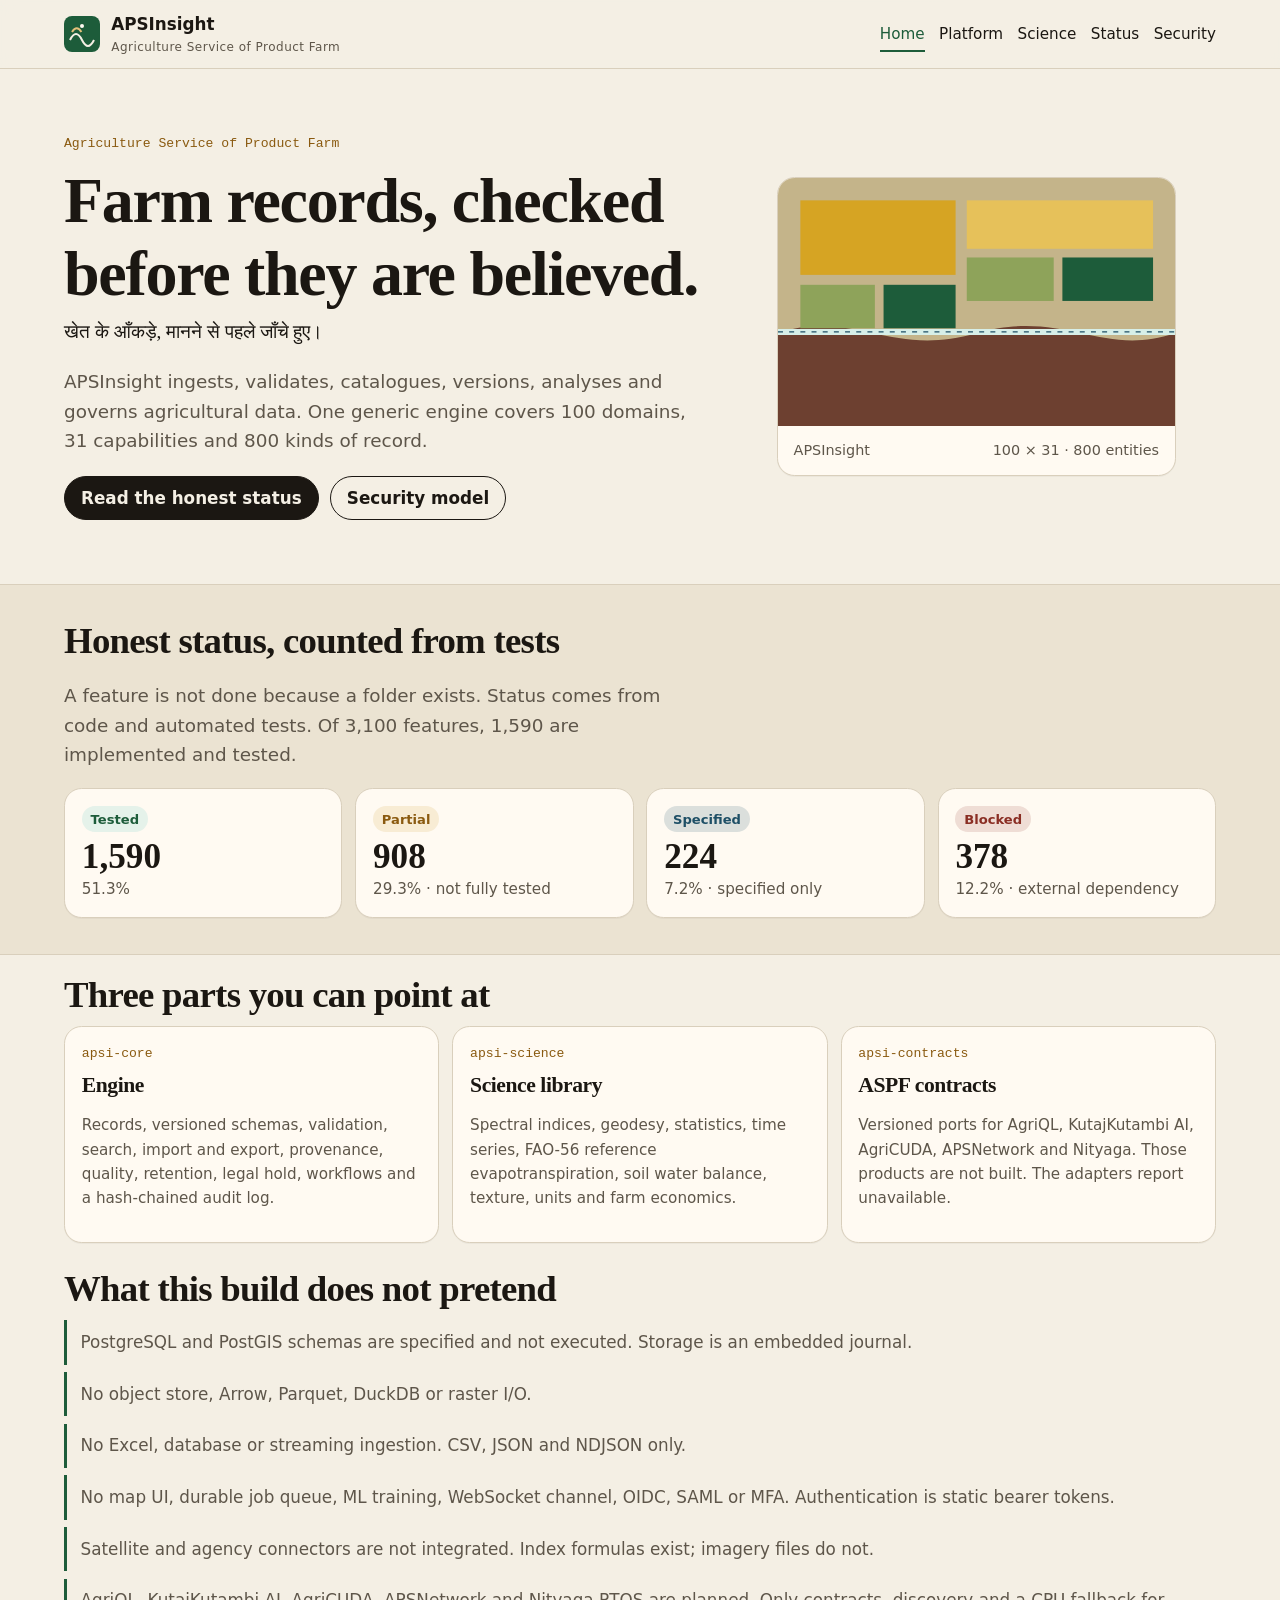
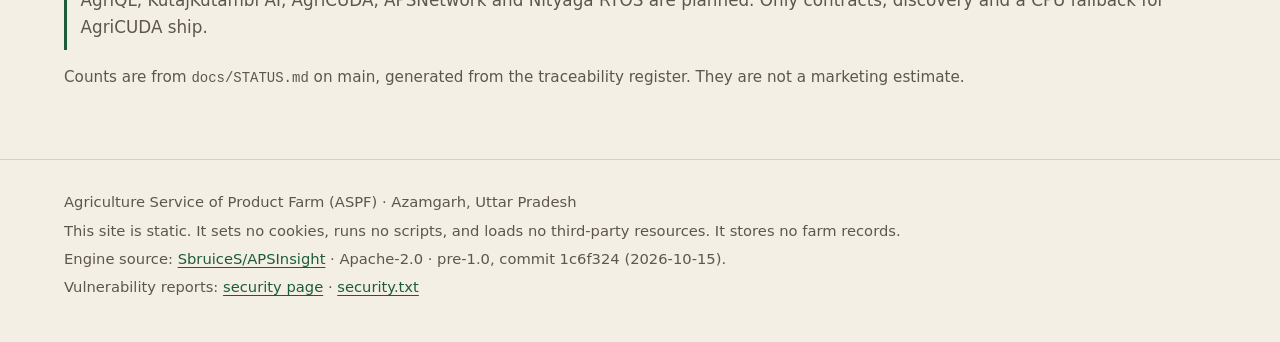
==== index.html @ 1b5cff0d "Publish the public APSInsight site. Static pages only: no scripts, no cookies, strict Content-Securi" ====
<!DOCTYPE html>
<html lang="en">
<head>
  <meta charset="utf-8">
  <meta name="viewport" content="width=device-width, initial-scale=1">
  <title>APSInsight — agricultural records, checked before they are believed</title>
  <meta name="description" content="Public information site for APSInsight, the agricultural data analytics platform of the Agriculture Service of Product Farm. Honest status from tests. No cookies.">
  <link rel="canonical" href="https://agriculture-service-of-product-farm.github.io/APSInsight-Website/index.html">
  <meta name="referrer" content="no-referrer">
  <meta name="color-scheme" content="light dark">
  <meta http-equiv="Content-Security-Policy" content="default-src 'none'; style-src 'self'; img-src 'self'; font-src 'self'; connect-src 'none'; frame-src 'none'; object-src 'none'; frame-ancestors 'none'; base-uri 'self'; form-action 'none'; upgrade-insecure-requests">
  <meta property="og:title" content="APSInsight — agricultural records, checked before they are believed">
  <meta property="og:description" content="Public information site for APSInsight, the agricultural data analytics platform of the Agriculture Service of Product Farm. Honest status from tests. No cookies.">
  <meta property="og:type" content="website">
  <meta property="og:url" content="https://agriculture-service-of-product-farm.github.io/APSInsight-Website/index.html">
  <link rel="icon" href="favicon.svg" type="image/svg+xml">
  <link rel="stylesheet" href="style.css">
</head>
<body>
<a class="skip" href="#main">Skip to content</a>
<header class="top">
  <div class="wrap bar">
    <a class="brand" href="index.html"><svg width="36" height="36" viewBox="0 0 36 36" aria-hidden="true">
  <rect width="36" height="36" rx="8" fill="#1d5c3a"/>
  <path d="M6 24c4-8 8-8 12 0s8 8 12 0" fill="none" stroke="#f4efe4" stroke-width="2"/>
  <path d="M8 16c3.2-5 6.2-5 9.4 0" fill="none" stroke="#e4c07a" stroke-width="2"/>
  <circle cx="18" cy="10" r="2" fill="#fffaf2"/>
</svg><span>APSInsight<small>Agriculture Service of Product Farm</small></span></a>
    <nav class="site" aria-label="Primary"><a href="index.html" aria-current="page">Home</a><a href="platform.html">Platform</a><a href="science.html">Science</a><a href="status.html">Status</a><a href="security.html">Security</a></nav>
  </div>
</header>

<main id="main">
  <div class="wrap hero">
    <div>
      <p class="kicker">Agriculture Service of Product Farm</p>
      <h1>Farm records, checked before they are believed.</h1>
      <p class="hindi">खेत के आँकड़े, मानने से पहले जाँचे हुए।</p>
      <p class="lede">APSInsight ingests, validates, catalogues, versions, analyses and governs agricultural data. One generic engine covers 100 domains, 31 capabilities and 800 kinds of record.</p>
      <div class="actions">
        <a class="btn" href="status.html">Read the honest status</a>
        <a class="btn quiet" href="security.html">Security model</a>
      </div>
    </div>
    <figure class="panel figure">
      <svg viewBox="0 0 640 400" role="img" aria-labelledby="fieldTitle fieldDesc">
  <title id="fieldTitle">Abstract field blocks beside a canal</title>
  <desc id="fieldDesc">Geometric mustard, wheat and green plots divided by a pale irrigation line. Decorative only.</desc>
  <rect width="640" height="400" fill="#c4b48a"/>
  <path d="M0 250 C120 210 180 290 320 250 C460 210 520 290 640 250 L640 400 L0 400 Z" fill="#6d4030"/>
  <rect x="36" y="36" width="250" height="120" fill="#d6a423"/>
  <rect x="304" y="36" width="300" height="78" fill="#e6c15a"/>
  <rect x="304" y="128" width="140" height="70" fill="#8ea35a"/>
  <rect x="458" y="128" width="146" height="70" fill="#1d5c3a"/>
  <rect x="36" y="172" width="120" height="70" fill="#8ea35a"/>
  <rect x="170" y="172" width="116" height="70" fill="#1d5c3a"/>
  <path d="M0 248 H640" stroke="#d7efe8" stroke-width="10"/>
  <path d="M0 248 H640" stroke="#1e4f66" stroke-width="2" stroke-dasharray="8 10"/>
</svg>
      <figcaption class="caption"><span>APSInsight</span><span>100 × 31 · 800 entities</span></figcaption>
    </figure>
  </div>
  <div class="band">
    <div class="wrap">
      <h2>Honest status, counted from tests</h2>
      <p class="lede">A feature is not done because a folder exists. Status comes from code and automated tests. Of 3,100 features, 1,590 are implemented and tested.</p>
      <div class="grid stats" style="margin-top:1rem">
        <article class="panel stat"><span class="tag ok">Tested</span><b>1,590</b><span class="note">51.3%</span></article>
        <article class="panel stat"><span class="tag warn">Partial</span><b>908</b><span class="note">29.3% · not fully tested</span></article>
        <article class="panel stat"><span class="tag info">Specified</span><b>224</b><span class="note">7.2% · specified only</span></article>
        <article class="panel stat"><span class="tag stop">Blocked</span><b>378</b><span class="note">12.2% · external dependency</span></article>
      </div>
    </div>
  </div>
  <section class="wrap">
    <h2>Three parts you can point at</h2>
    <div class="grid cards-3">
      <article class="panel card"><p class="kicker">apsi-core</p><h3>Engine</h3><p class="note">Records, versioned schemas, validation, search, import and export, provenance, quality, retention, legal hold, workflows and a hash-chained audit log.</p></article>
      <article class="panel card"><p class="kicker">apsi-science</p><h3>Science library</h3><p class="note">Spectral indices, geodesy, statistics, time series, FAO-56 reference evapotranspiration, soil water balance, texture, units and farm economics.</p></article>
      <article class="panel card"><p class="kicker">apsi-contracts</p><h3>ASPF contracts</h3><p class="note">Versioned ports for AgriQL, KutajKutambi AI, AgriCUDA, APSNetwork and Nityaga. Those products are not built. The adapters report unavailable.</p></article>
    </div>
  </section>
  <section class="wrap">
    <h2>What this build does not pretend</h2>
    <ul class="clean">
      <li>PostgreSQL and PostGIS schemas are specified and not executed. Storage is an embedded journal.</li>
      <li>No object store, Arrow, Parquet, DuckDB or raster I/O.</li>
      <li>No Excel, database or streaming ingestion. CSV, JSON and NDJSON only.</li>
      <li>No map UI, durable job queue, ML training, WebSocket channel, OIDC, SAML or MFA. Authentication is static bearer tokens.</li>
      <li>Satellite and agency connectors are not integrated. Index formulas exist; imagery files do not.</li>
      <li>AgriQL, KutajKutambi AI, AgriCUDA, APSNetwork and Nityaga RTOS are planned. Only contracts, discovery and a CPU fallback for AgriCUDA ship.</li>
    </ul>
    <p class="note">Counts are from <code>docs/STATUS.md</code> on main, generated from the traceability register. They are not a marketing estimate.</p>
  </section>
</main>
<footer class="foot">
  <div class="wrap">
    <p>Agriculture Service of Product Farm (ASPF) · Azamgarh, Uttar Pradesh</p>
    <p>This site is static. It sets no cookies, runs no scripts, and loads no third-party resources. It stores no farm records.</p>
    <p>Engine source: <a href="https://github.com/SbruiceS/APSInsight" rel="noreferrer">SbruiceS/APSInsight</a> · Apache-2.0 · pre-1.0, commit 1c6f324 (2026-10-15).</p>
    <p>Vulnerability reports: <a href="security.html">security page</a> · <a href=".well-known/security.txt">security.txt</a></p>
  </div>
</footer>
</body>
</html>
---- style.css ----
:root {
  color-scheme: light;
  --bg: #f4efe4;
  --bg-2: #ebe3d2;
  --ink: #1b1712;
  --muted: #5e564a;
  --line: #d9cfbc;
  --card: #fffaf2;
  --leaf: #1d5c3a;
  --leaf-soft: #e5f2ea;
  --soil: #6d4030;
  --wheat: #8a5a10;
  --wheat-soft: #f8ecd4;
  --sky: #1e4f66;
  --danger: #8a2e24;
  --shadow: 0 1px 0 rgba(27, 23, 18, 0.04);
  --max: 72rem;
  --serif: "Iowan Old Style", Palatino, "Palatino Linotype", "Book Antiqua", Georgia, serif;
  --sans: system-ui, -apple-system, "Segoe UI", Roboto, "Helvetica Neue", Arial, sans-serif;
  --mono: ui-monospace, "Cascadia Code", "Source Code Pro", Menlo, Consolas, monospace;
}
@media (prefers-color-scheme: dark) {
  :root {
    color-scheme: dark;
    --bg: #12100e;
    --bg-2: #1c1915;
    --ink: #f3eee4;
    --muted: #b7ae9f;
    --line: #3a342c;
    --card: #1e1b17;
    --leaf: #8fceab;
    --leaf-soft: #1a2c22;
    --soil: #e0b5a4;
    --wheat: #e4c07a;
    --wheat-soft: #2c2416;
    --sky: #9fd0e4;
    --danger: #f0a8a0;
    --shadow: none;
  }
}
* { box-sizing: border-box; }
html { scroll-behavior: smooth; }
body {
  margin: 0;
  background:
    radial-gradient(1200px 420px at 100% -10%, var(--wheat-soft), transparent 60%),
    var(--bg);
  color: var(--ink);
  font-family: var(--sans);
  font-size: 1.05rem;
  line-height: 1.6;
}
a { color: var(--leaf); text-underline-offset: 0.18em; }
a:hover { color: var(--soil); }
:focus-visible { outline: 3px solid var(--wheat); outline-offset: 3px; }
.skip {
  position: absolute;
  left: 0.75rem;
  top: -4rem;
  background: var(--ink);
  color: var(--bg);
  padding: 0.6rem 0.9rem;
  z-index: 20;
}
.skip:focus { top: 0.75rem; }
.wrap { width: min(var(--max), calc(100% - 2rem)); margin-inline: auto; }
header.top {
  position: sticky;
  top: 0;
  z-index: 5;
  background: color-mix(in srgb, var(--bg) 92%, transparent);
  border-bottom: 1px solid var(--line);
  backdrop-filter: blur(8px);
}
.bar { display: flex; align-items: center; justify-content: space-between; gap: 1rem; min-height: 4.25rem; }
.brand { display: flex; align-items: center; gap: 0.7rem; color: inherit; text-decoration: none; font-weight: 700; }
.brand svg { display: block; }
.brand small { display: block; font-weight: 500; color: var(--muted); font-size: 0.75rem; letter-spacing: 0.04em; }
nav.site { display: flex; flex-wrap: wrap; gap: 0.35rem 0.9rem; }
nav.site a { color: var(--ink); text-decoration: none; font-size: 0.95rem; padding: 0.35rem 0; }
nav.site a[aria-current="page"] { color: var(--leaf); box-shadow: inset 0 -2px 0 var(--leaf); }
.hero { display: grid; gap: 1.5rem; padding: 2.5rem 0 1rem; }
@media (min-width: 880px) {
  .hero { grid-template-columns: 1.15fr 0.85fr; align-items: center; padding: 4rem 0 2rem; }
}
.kicker { font-family: var(--mono); font-size: 0.82rem; color: var(--wheat); margin: 0 0 0.6rem; }
h1, h2, h3 { font-family: var(--serif); font-weight: 600; letter-spacing: -0.02em; line-height: 1.15; }
h1 { font-size: clamp(2.2rem, 5vw, 4.1rem); margin: 0; }
h2 { font-size: clamp(1.7rem, 3vw, 2.3rem); margin: 0 0 0.6rem; }
h3 { font-size: 1.35rem; margin: 0 0 0.35rem; }
.lede { font-size: 1.15rem; color: var(--muted); max-width: 40rem; }
.hindi { font-family: var(--serif); font-size: 1.2rem; margin-top: 0.4rem; }
.actions { display: flex; flex-wrap: wrap; gap: 0.7rem; margin-top: 1.3rem; }
.btn {
  display: inline-flex;
  align-items: center;
  min-height: 2.75rem;
  padding: 0.45rem 1rem;
  border-radius: 999px;
  text-decoration: none;
  border: 1px solid var(--ink);
  color: var(--bg);
  background: var(--ink);
  font-weight: 650;
}
.btn.quiet { background: transparent; color: var(--ink); }
.panel {
  background: var(--card);
  border: 1px solid var(--line);
  border-radius: 1.1rem;
  box-shadow: var(--shadow);
}
.figure { overflow: hidden; }
.figure svg { display: block; width: 100%; height: auto; }
.caption { display: flex; justify-content: space-between; gap: 1rem; padding: 0.8rem 1rem; color: var(--muted); font-size: 0.9rem; }
section { padding: 1.2rem 0 0.4rem; }
.band { background: var(--bg-2); border-block: 1px solid var(--line); margin-top: 2rem; padding: 2.2rem 0; }
.grid { display: grid; gap: 0.8rem; }
.stats { grid-template-columns: 1fr 1fr; }
@media (min-width: 800px) { .stats { grid-template-columns: repeat(4, 1fr); } .cards-3 { grid-template-columns: repeat(3, 1fr); } .cards-2 { grid-template-columns: 1fr 1fr; } }
.stat, .card { padding: 1rem 1.05rem; }
.stat b { display: block; font-family: var(--serif); font-size: 2.2rem; line-height: 1; margin-top: 0.45rem; }
.tag { display: inline-block; border-radius: 999px; padding: 0.15rem 0.55rem; font-size: 0.82rem; font-weight: 700; }
.tag.ok { background: var(--leaf-soft); color: var(--leaf); }
.tag.warn { background: var(--wheat-soft); color: var(--wheat); }
.tag.info { background: color-mix(in srgb, var(--sky) 16%, var(--card)); color: var(--sky); }
.tag.stop { background: color-mix(in srgb, var(--danger) 14%, var(--card)); color: var(--danger); }
ul.clean { margin: 0.4rem 0 0; padding: 0; list-style: none; }
ul.clean li { padding: 0.55rem 0 0.55rem 0.85rem; border-left: 3px solid var(--leaf); margin: 0.45rem 0; color: var(--muted); }
table { width: 100%; border-collapse: collapse; background: var(--card); border: 1px solid var(--line); border-radius: 0.8rem; overflow: hidden; }
th, td { text-align: left; padding: 0.7rem 0.8rem; border-bottom: 1px solid var(--line); vertical-align: top; }
th { font-size: 0.82rem; letter-spacing: 0.04em; text-transform: uppercase; color: var(--muted); background: var(--bg-2); }
tr:last-child td { border-bottom: 0; }
.scroll { overflow-x: auto; }
pre {
  background: var(--bg-2);
  border: 1px solid var(--line);
  border-radius: 0.8rem;
  padding: 1rem;
  overflow-x: auto;
  font-family: var(--mono);
  font-size: 0.9rem;
  line-height: 1.55;
}
code { font-family: var(--mono); font-size: 0.92em; }
.note { color: var(--muted); font-size: 0.95rem; }
footer.foot { margin-top: 3rem; border-top: 1px solid var(--line); padding: 1.6rem 0 2.4rem; color: var(--muted); font-size: 0.92rem; }
footer.foot p { margin: 0.3rem 0; }
.doc { padding-top: 1.6rem; }
.doc > * + * { margin-top: 0.8rem; }
.crumbs { color: var(--muted); font-size: 0.9rem; }
@media (max-width: 720px) {
  .bar { align-items: flex-start; flex-direction: column; padding: 0.7rem 0; }
  nav.site { width: 100%; }
}
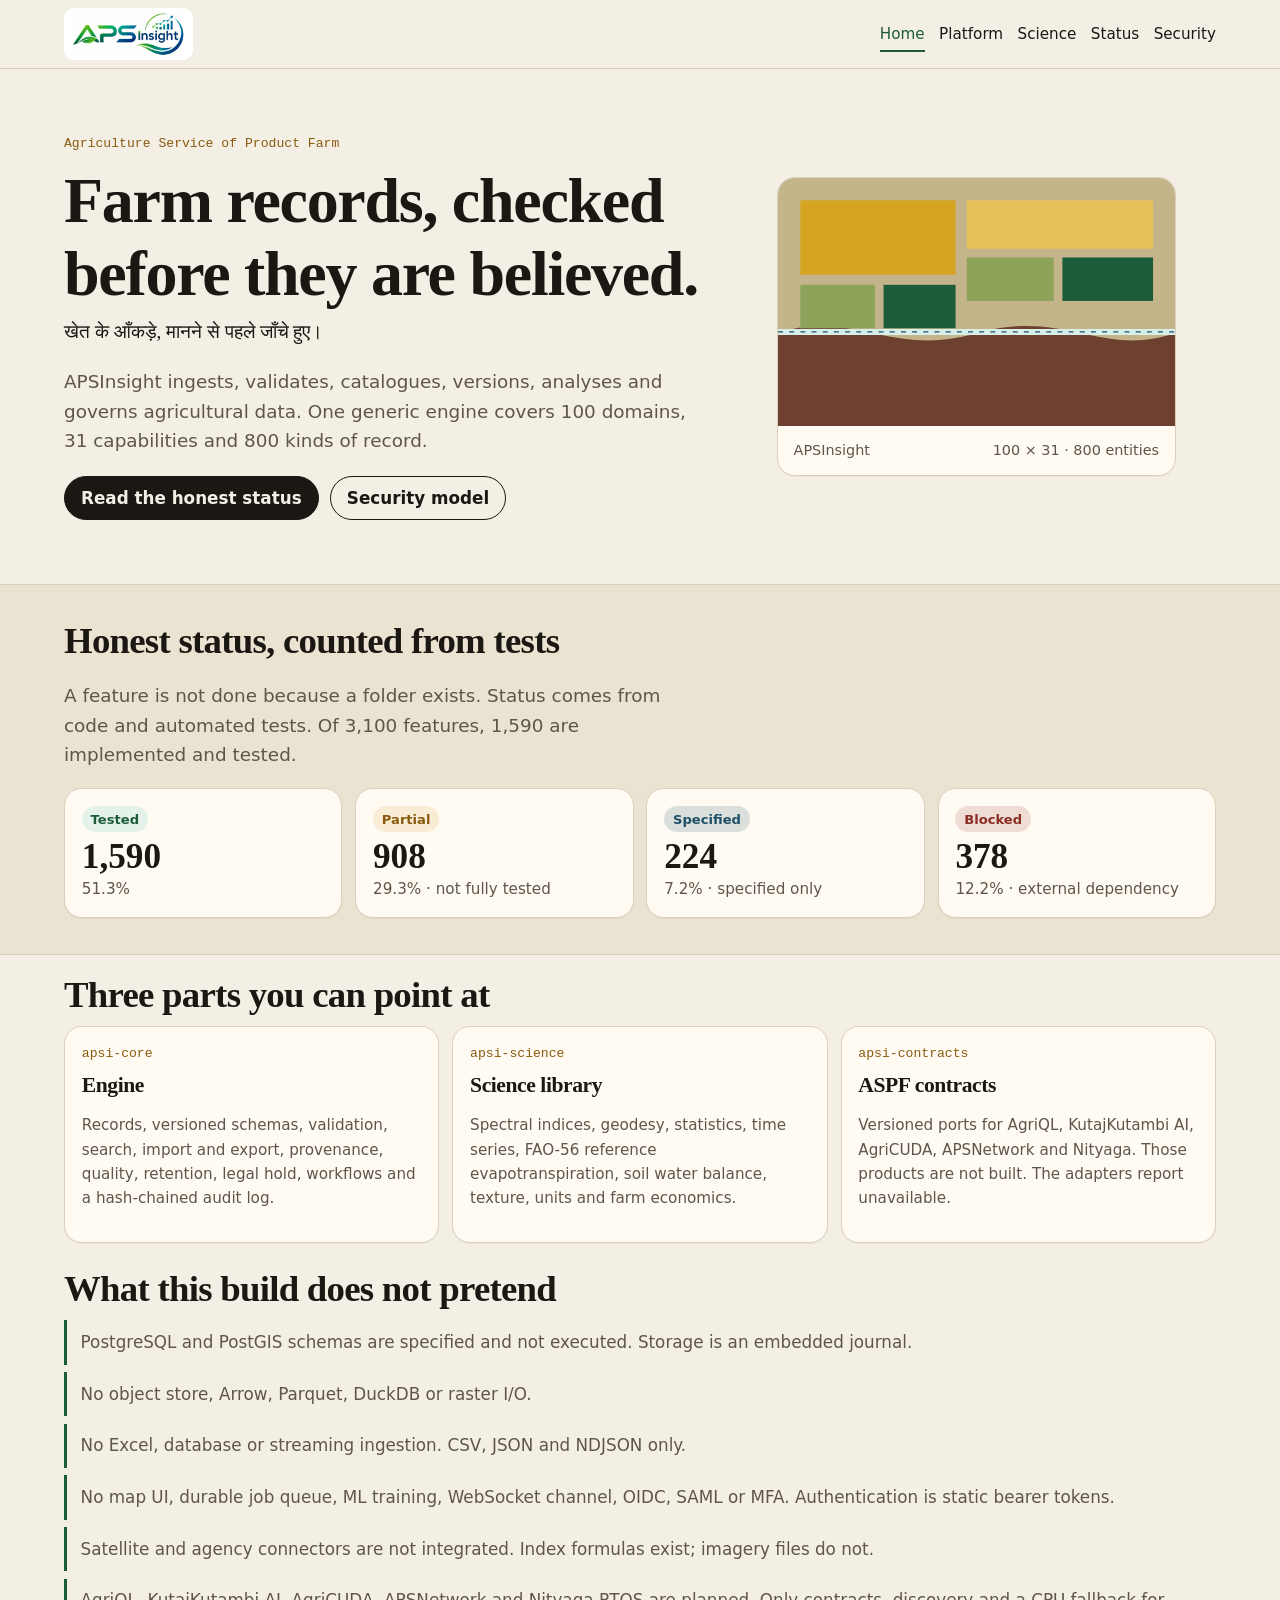
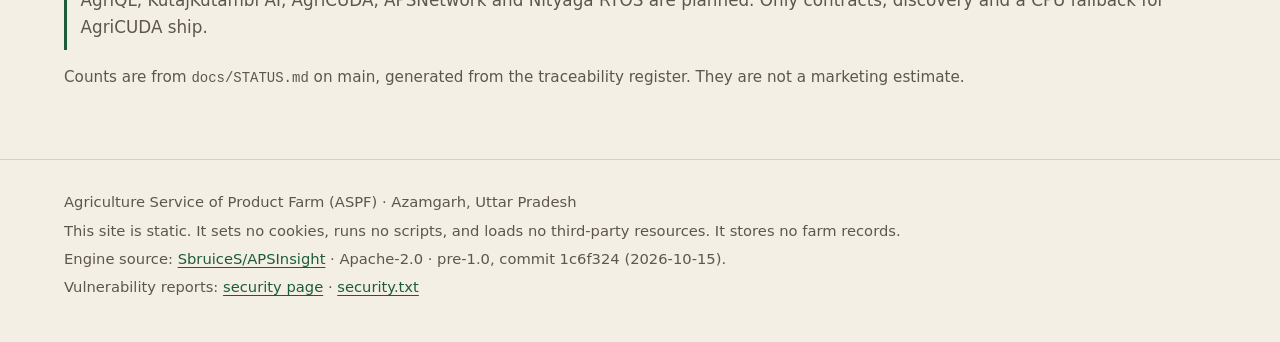
==== commit 88f35f8e: "Add the APSInsight logo and publish with GitHub Pages. The wordmark comes from the project logo. Pag" ====
--- a/index.html
+++ b/index.html
@@ -12,6 +12,7 @@
   <meta property="og:title" content="APSInsight — agricultural records, checked before they are believed">
   <meta property="og:description" content="Public information site for APSInsight, the agricultural data analytics platform of the Agriculture Service of Product Farm. Honest status from tests. No cookies.">
   <meta property="og:type" content="website">
+  <meta property="og:image" content="https://agriculture-service-of-product-farm.github.io/APSInsight-Website/logo.jpg">
   <meta property="og:url" content="https://agriculture-service-of-product-farm.github.io/APSInsight-Website/index.html">
   <link rel="icon" href="favicon.svg" type="image/svg+xml">
   <link rel="stylesheet" href="style.css">
@@ -20,12 +21,7 @@
 <a class="skip" href="#main">Skip to content</a>
 <header class="top">
   <div class="wrap bar">
-    <a class="brand" href="index.html"><svg width="36" height="36" viewBox="0 0 36 36" aria-hidden="true">
-  <rect width="36" height="36" rx="8" fill="#1d5c3a"/>
-  <path d="M6 24c4-8 8-8 12 0s8 8 12 0" fill="none" stroke="#f4efe4" stroke-width="2"/>
-  <path d="M8 16c3.2-5 6.2-5 9.4 0" fill="none" stroke="#e4c07a" stroke-width="2"/>
-  <circle cx="18" cy="10" r="2" fill="#fffaf2"/>
-</svg><span>APSInsight<small>Agriculture Service of Product Farm</small></span></a>
+    <a class="brand" href="index.html"><img class="logo" src="logo.jpg" width="280" height="72" alt="APSInsight"></a>
     <nav class="site" aria-label="Primary"><a href="index.html" aria-current="page">Home</a><a href="platform.html">Platform</a><a href="science.html">Science</a><a href="status.html">Status</a><a href="security.html">Security</a></nav>
   </div>
 </header>
--- a/style.css
+++ b/style.css
@@ -76,6 +76,16 @@
 .bar { display: flex; align-items: center; justify-content: space-between; gap: 1rem; min-height: 4.25rem; }
 .brand { display: flex; align-items: center; gap: 0.7rem; color: inherit; text-decoration: none; font-weight: 700; }
 .brand svg { display: block; }
+.logo {
+  display: block;
+  height: 52px;
+  width: auto;
+  max-width: min(68vw, 280px);
+  background: #fff;
+  border-radius: 10px;
+  padding: 4px 8px;
+  object-fit: contain;
+}
 .brand small { display: block; font-weight: 500; color: var(--muted); font-size: 0.75rem; letter-spacing: 0.04em; }
 nav.site { display: flex; flex-wrap: wrap; gap: 0.35rem 0.9rem; }
 nav.site a { color: var(--ink); text-decoration: none; font-size: 0.95rem; padding: 0.35rem 0; }
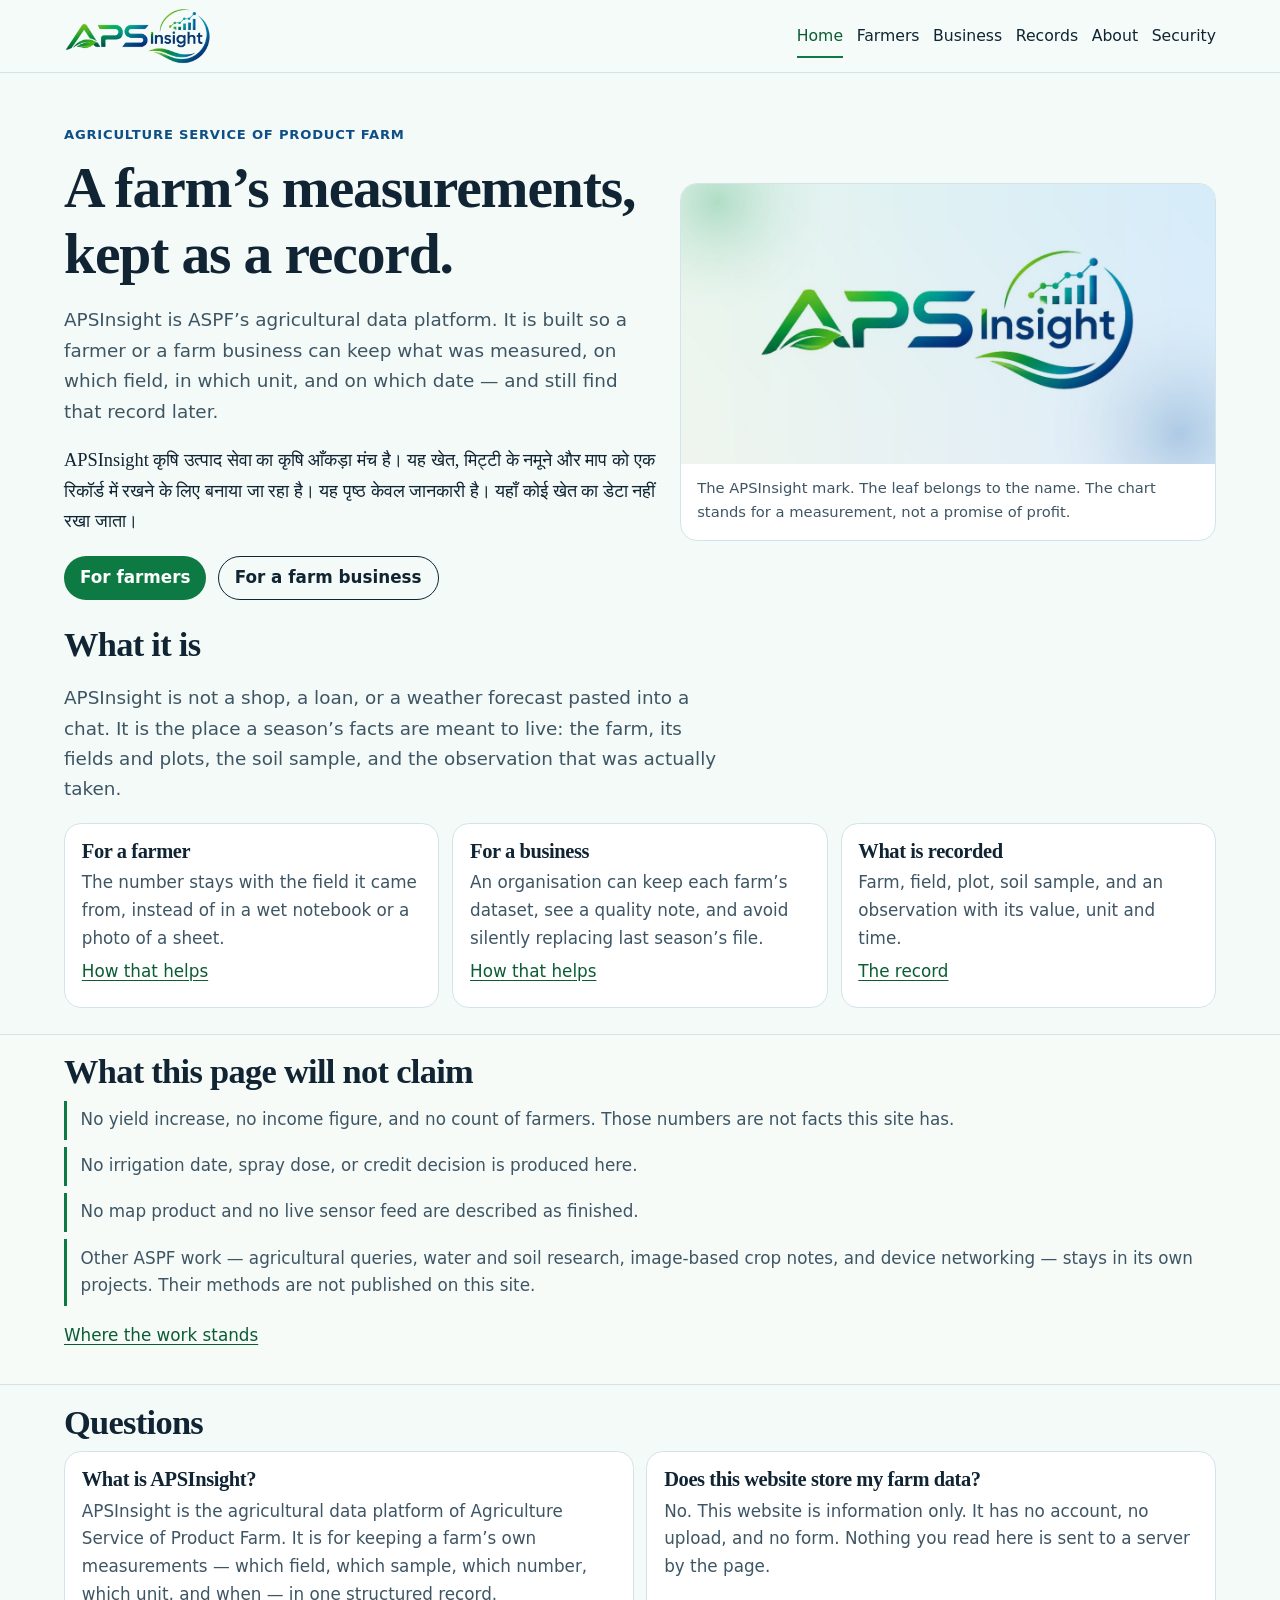
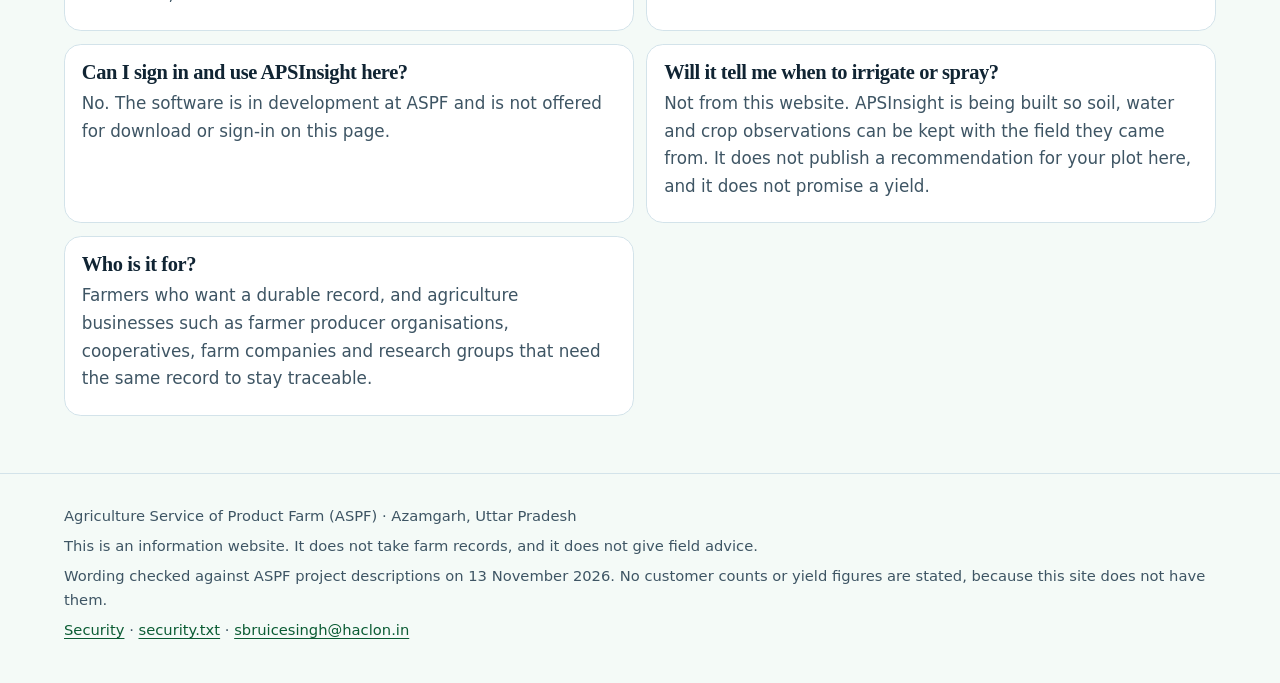
==== commit cd5fbc01: "Explain APSInsight for farmers and agribusiness. Public pages now follow the project descriptions on" ====
--- a/index.html
+++ b/index.html
@@ -3,26 +3,42 @@
 <head>
   <meta charset="utf-8">
   <meta name="viewport" content="width=device-width, initial-scale=1">
-  <title>APSInsight — agricultural records, checked before they are believed</title>
-  <meta name="description" content="Public information site for APSInsight, the agricultural data analytics platform of the Agriculture Service of Product Farm. Honest status from tests. No cookies.">
-  <link rel="canonical" href="https://agriculture-service-of-product-farm.github.io/APSInsight-Website/index.html">
+  <title>APSInsight for farms and agribusiness | ASPF</title>
+  <meta name="description" content="APSInsight is the agricultural data platform of Agriculture Service of Product Farm. It keeps farm, soil and crop measurements in one record. This site explains it and stores nothing.">
+  <link rel="canonical" href="https://agriculture-service-of-product-farm.github.io/APSInsight-Website/">
+  <meta name="robots" content="index,follow,max-image-preview:large">
+  <meta name="author" content="Agriculture Service of Product Farm">
   <meta name="referrer" content="no-referrer">
-  <meta name="color-scheme" content="light dark">
-  <meta http-equiv="Content-Security-Policy" content="default-src 'none'; style-src 'self'; img-src 'self'; font-src 'self'; connect-src 'none'; frame-src 'none'; object-src 'none'; frame-ancestors 'none'; base-uri 'self'; form-action 'none'; upgrade-insecure-requests">
-  <meta property="og:title" content="APSInsight — agricultural records, checked before they are believed">
-  <meta property="og:description" content="Public information site for APSInsight, the agricultural data analytics platform of the Agriculture Service of Product Farm. Honest status from tests. No cookies.">
+  <meta name="color-scheme" content="light">
+  <meta name="theme-color" content="#f4faf7">
+  <meta name="geo.region" content="IN-UP">
+  <meta name="geo.placename" content="Azamgarh">
+  <meta http-equiv="Content-Security-Policy" content="default-src 'none'; script-src 'sha256-7MgSOBwaUK4W6BusbEdQVh56dY+bWObhBYfynfKGkjQ='; style-src 'self'; img-src 'self'; font-src 'self'; connect-src 'none'; frame-src 'none'; object-src 'none'; frame-ancestors 'none'; base-uri 'self'; form-action 'none'; upgrade-insecure-requests">
+  <meta property="og:title" content="APSInsight for farms and agribusiness | ASPF">
+  <meta property="og:description" content="APSInsight is the agricultural data platform of Agriculture Service of Product Farm. It keeps farm, soil and crop measurements in one record. This site explains it and stores nothing.">
   <meta property="og:type" content="website">
-  <meta property="og:image" content="https://agriculture-service-of-product-farm.github.io/APSInsight-Website/logo.jpg">
-  <meta property="og:url" content="https://agriculture-service-of-product-farm.github.io/APSInsight-Website/index.html">
-  <link rel="icon" href="favicon.svg" type="image/svg+xml">
+  <meta property="og:url" content="https://agriculture-service-of-product-farm.github.io/APSInsight-Website/">
+  <meta property="og:image" content="https://agriculture-service-of-product-farm.github.io/APSInsight-Website/og.jpg">
+  <meta property="og:image:width" content="1200">
+  <meta property="og:image:height" content="630">
+  <meta property="og:image:alt" content="APSInsight logo on a pale green and blue background">
+  <meta property="og:locale" content="en_IN">
+  <meta property="og:site_name" content="APSInsight">
+  <meta name="twitter:card" content="summary_large_image">
+  <meta name="twitter:title" content="APSInsight for farms and agribusiness | ASPF">
+  <meta name="twitter:description" content="APSInsight is the agricultural data platform of Agriculture Service of Product Farm. It keeps farm, soil and crop measurements in one record. This site explains it and stores nothing.">
+  <meta name="twitter:image" content="https://agriculture-service-of-product-farm.github.io/APSInsight-Website/og.jpg">
+  <link rel="icon" href="favicon.png" type="image/png">
+  <link rel="apple-touch-icon" href="apple-touch-icon.png">
   <link rel="stylesheet" href="style.css">
+  <script type="application/ld+json">{"@context":"https://schema.org","@graph":[{"@type":"Organization","@id":"https://agriculture-service-of-product-farm.github.io/APSInsight-Website/#org","name":"Agriculture Service of Product Farm","alternateName":"ASPF","url":"https://agriculture-service-of-product-farm.github.io/APSInsight-Website/","logo":{"@type":"ImageObject","url":"https://agriculture-service-of-product-farm.github.io/APSInsight-Website/logo.png","width":1000,"height":391},"email":"sbruicesingh@haclon.in","address":{"@type":"PostalAddress","addressLocality":"Azamgarh","addressRegion":"Uttar Pradesh","addressCountry":"IN"}},{"@type":"WebSite","@id":"https://agriculture-service-of-product-farm.github.io/APSInsight-Website/#website","url":"https://agriculture-service-of-product-farm.github.io/APSInsight-Website/","name":"APSInsight","description":"Information about APSInsight, the agricultural data platform of Agriculture Service of Product Farm.","publisher":{"@id":"https://agriculture-service-of-product-farm.github.io/APSInsight-Website/#org"},"inLanguage":["en","hi"]},{"@type":"BreadcrumbList","itemListElement":[{"@type":"ListItem","position":1,"name":"Home","item":"https://agriculture-service-of-product-farm.github.io/APSInsight-Website/"}]},{"@type":"SoftwareApplication","@id":"https://agriculture-service-of-product-farm.github.io/APSInsight-Website/#software","name":"APSInsight","applicationCategory":"BusinessApplication","applicationSubCategory":"Agricultural data records","description":"APSInsight is ASPF software for keeping farm, field, plot, soil-sample and observation records with their units and time. This website only explains it.","url":"https://agriculture-service-of-product-farm.github.io/APSInsight-Website/","image":"https://agriculture-service-of-product-farm.github.io/APSInsight-Website/logo.png","provider":{"@id":"https://agriculture-service-of-product-farm.github.io/APSInsight-Website/#org"},"isPartOf":{"@id":"https://agriculture-service-of-product-farm.github.io/APSInsight-Website/#website"},"featureList":["Farm, field and plot records","Soil sample records","Observations stored with value, unit and time","Dataset catalogue","A quality note kept with a dataset"]},{"@type":"FAQPage","@id":"https://agriculture-service-of-product-farm.github.io/APSInsight-Website/#faq","mainEntity":[{"@type":"Question","name":"What is APSInsight?","acceptedAnswer":{"@type":"Answer","text":"APSInsight is the agricultural data platform of Agriculture Service of Product Farm. It is for keeping a farm’s own measurements — which field, which sample, which number, which unit, and when — in one structured record."}},{"@type":"Question","name":"Does this website store my farm data?","acceptedAnswer":{"@type":"Answer","text":"No. This website is information only. It has no account, no upload, and no form. Nothing you read here is sent to a server by the page."}},{"@type":"Question","name":"Can I sign in and use APSInsight here?","acceptedAnswer":{"@type":"Answer","text":"No. The software is in development at ASPF and is not offered for download or sign-in on this page."}},{"@type":"Question","name":"Will it tell me when to irrigate or spray?","acceptedAnswer":{"@type":"Answer","text":"Not from this website. APSInsight is being built so soil, water and crop observations can be kept with the field they came from. It does not publish a recommendation for your plot here, and it does not promise a yield."}},{"@type":"Question","name":"Who is it for?","acceptedAnswer":{"@type":"Answer","text":"Farmers who want a durable record, and agriculture businesses such as farmer producer organisations, cooperatives, farm companies and research groups that need the same record to stay traceable."}}]}]}</script>
 </head>
 <body>
 <a class="skip" href="#main">Skip to content</a>
 <header class="top">
   <div class="wrap bar">
-    <a class="brand" href="index.html"><img class="logo" src="logo.jpg" width="280" height="72" alt="APSInsight"></a>
-    <nav class="site" aria-label="Primary"><a href="index.html" aria-current="page">Home</a><a href="platform.html">Platform</a><a href="science.html">Science</a><a href="status.html">Status</a><a href="security.html">Security</a></nav>
+    <a class="brand" href="index.html"><img class="logo" src="logo.png" width="1000" height="391" alt="APSInsight"></a>
+    <nav class="site" aria-label="Primary"><a href="index.html" aria-current="page">Home</a><a href="farmers.html">Farmers</a><a href="business.html">Business</a><a href="records.html">Records</a><a href="platform.html">About</a><a href="security.html">Security</a></nav>
   </div>
 </header>
 
@@ -30,72 +46,53 @@
   <div class="wrap hero">
     <div>
       <p class="kicker">Agriculture Service of Product Farm</p>
-      <h1>Farm records, checked before they are believed.</h1>
-      <p class="hindi">खेत के आँकड़े, मानने से पहले जाँचे हुए।</p>
-      <p class="lede">APSInsight ingests, validates, catalogues, versions, analyses and governs agricultural data. One generic engine covers 100 domains, 31 capabilities and 800 kinds of record.</p>
+      <h1>A farm’s measurements, kept as a record.</h1>
+      <p class="lede">APSInsight is ASPF’s agricultural data platform. It is built so a farmer or a farm business can keep what was measured, on which field, in which unit, and on which date — and still find that record later.</p>
+      <p class="hindi" lang="hi">APSInsight कृषि उत्पाद सेवा का कृषि आँकड़ा मंच है। यह खेत, मिट्टी के नमूने और माप को एक रिकॉर्ड में रखने के लिए बनाया जा रहा है। यह पृष्ठ केवल जानकारी है। यहाँ कोई खेत का डेटा नहीं रखा जाता।</p>
       <div class="actions">
-        <a class="btn" href="status.html">Read the honest status</a>
-        <a class="btn quiet" href="security.html">Security model</a>
+        <a class="btn" href="farmers.html">For farmers</a>
+        <a class="btn quiet" href="business.html">For a farm business</a>
       </div>
     </div>
     <figure class="panel figure">
-      <svg viewBox="0 0 640 400" role="img" aria-labelledby="fieldTitle fieldDesc">
-  <title id="fieldTitle">Abstract field blocks beside a canal</title>
-  <desc id="fieldDesc">Geometric mustard, wheat and green plots divided by a pale irrigation line. Decorative only.</desc>
-  <rect width="640" height="400" fill="#c4b48a"/>
-  <path d="M0 250 C120 210 180 290 320 250 C460 210 520 290 640 250 L640 400 L0 400 Z" fill="#6d4030"/>
-  <rect x="36" y="36" width="250" height="120" fill="#d6a423"/>
-  <rect x="304" y="36" width="300" height="78" fill="#e6c15a"/>
-  <rect x="304" y="128" width="140" height="70" fill="#8ea35a"/>
-  <rect x="458" y="128" width="146" height="70" fill="#1d5c3a"/>
-  <rect x="36" y="172" width="120" height="70" fill="#8ea35a"/>
-  <rect x="170" y="172" width="116" height="70" fill="#1d5c3a"/>
-  <path d="M0 248 H640" stroke="#d7efe8" stroke-width="10"/>
-  <path d="M0 248 H640" stroke="#1e4f66" stroke-width="2" stroke-dasharray="8 10"/>
-</svg>
-      <figcaption class="caption"><span>APSInsight</span><span>100 × 31 · 800 entities</span></figcaption>
+      <img src="og.jpg" width="1200" height="630" alt="APSInsight wordmark, green to blue, on a pale field-coloured background">
+      <figcaption>The APSInsight mark. The leaf belongs to the name. The chart stands for a measurement, not a promise of profit.</figcaption>
     </figure>
   </div>
-  <div class="band">
+  <section class="wrap">
+    <h2>What it is</h2>
+    <p class="lede">APSInsight is not a shop, a loan, or a weather forecast pasted into a chat. It is the place a season’s facts are meant to live: the farm, its fields and plots, the soil sample, and the observation that was actually taken.</p>
+    <div class="grid cards-3">
+      <article class="panel card"><h3>For a farmer</h3><p>The number stays with the field it came from, instead of in a wet notebook or a photo of a sheet.</p><p><a href="farmers.html">How that helps</a></p></article>
+      <article class="panel card"><h3>For a business</h3><p>An organisation can keep each farm’s dataset, see a quality note, and avoid silently replacing last season’s file.</p><p><a href="business.html">How that helps</a></p></article>
+      <article class="panel card"><h3>What is recorded</h3><p>Farm, field, plot, soil sample, and an observation with its value, unit and time.</p><p><a href="records.html">The record</a></p></article>
+    </div>
+  </section>
+  <section class="band">
     <div class="wrap">
-      <h2>Honest status, counted from tests</h2>
-      <p class="lede">A feature is not done because a folder exists. Status comes from code and automated tests. Of 3,100 features, 1,590 are implemented and tested.</p>
-      <div class="grid stats" style="margin-top:1rem">
-        <article class="panel stat"><span class="tag ok">Tested</span><b>1,590</b><span class="note">51.3%</span></article>
-        <article class="panel stat"><span class="tag warn">Partial</span><b>908</b><span class="note">29.3% · not fully tested</span></article>
-        <article class="panel stat"><span class="tag info">Specified</span><b>224</b><span class="note">7.2% · specified only</span></article>
-        <article class="panel stat"><span class="tag stop">Blocked</span><b>378</b><span class="note">12.2% · external dependency</span></article>
-      </div>
-    </div>
-  </div>
-  <section class="wrap">
-    <h2>Three parts you can point at</h2>
-    <div class="grid cards-3">
-      <article class="panel card"><p class="kicker">apsi-core</p><h3>Engine</h3><p class="note">Records, versioned schemas, validation, search, import and export, provenance, quality, retention, legal hold, workflows and a hash-chained audit log.</p></article>
-      <article class="panel card"><p class="kicker">apsi-science</p><h3>Science library</h3><p class="note">Spectral indices, geodesy, statistics, time series, FAO-56 reference evapotranspiration, soil water balance, texture, units and farm economics.</p></article>
-      <article class="panel card"><p class="kicker">apsi-contracts</p><h3>ASPF contracts</h3><p class="note">Versioned ports for AgriQL, KutajKutambi AI, AgriCUDA, APSNetwork and Nityaga. Those products are not built. The adapters report unavailable.</p></article>
+      <h2>What this page will not claim</h2>
+      <ul class="clean">
+        <li>No yield increase, no income figure, and no count of farmers. Those numbers are not facts this site has.</li>
+        <li>No irrigation date, spray dose, or credit decision is produced here.</li>
+        <li>No map product and no live sensor feed are described as finished.</li>
+        <li>Other ASPF work — agricultural queries, water and soil research, image-based crop notes, and device networking — stays in its own projects. Their methods are not published on this site.</li>
+      </ul>
+      <p><a href="status.html">Where the work stands</a></p>
     </div>
   </section>
   <section class="wrap">
-    <h2>What this build does not pretend</h2>
-    <ul class="clean">
-      <li>PostgreSQL and PostGIS schemas are specified and not executed. Storage is an embedded journal.</li>
-      <li>No object store, Arrow, Parquet, DuckDB or raster I/O.</li>
-      <li>No Excel, database or streaming ingestion. CSV, JSON and NDJSON only.</li>
-      <li>No map UI, durable job queue, ML training, WebSocket channel, OIDC, SAML or MFA. Authentication is static bearer tokens.</li>
-      <li>Satellite and agency connectors are not integrated. Index formulas exist; imagery files do not.</li>
-      <li>AgriQL, KutajKutambi AI, AgriCUDA, APSNetwork and Nityaga RTOS are planned. Only contracts, discovery and a CPU fallback for AgriCUDA ship.</li>
-    </ul>
-    <p class="note">Counts are from <code>docs/STATUS.md</code> on main, generated from the traceability register. They are not a marketing estimate.</p>
+    <h2>Questions</h2>
+    <div class="grid cards-2"><article class="panel card"><h3>What is APSInsight?</h3><p>APSInsight is the agricultural data platform of Agriculture Service of Product Farm. It is for keeping a farm’s own measurements — which field, which sample, which number, which unit, and when — in one structured record.</p></article><article class="panel card"><h3>Does this website store my farm data?</h3><p>No. This website is information only. It has no account, no upload, and no form. Nothing you read here is sent to a server by the page.</p></article><article class="panel card"><h3>Can I sign in and use APSInsight here?</h3><p>No. The software is in development at ASPF and is not offered for download or sign-in on this page.</p></article><article class="panel card"><h3>Will it tell me when to irrigate or spray?</h3><p>Not from this website. APSInsight is being built so soil, water and crop observations can be kept with the field they came from. It does not publish a recommendation for your plot here, and it does not promise a yield.</p></article><article class="panel card"><h3>Who is it for?</h3><p>Farmers who want a durable record, and agriculture businesses such as farmer producer organisations, cooperatives, farm companies and research groups that need the same record to stay traceable.</p></article></div>
   </section>
 </main>
 <footer class="foot">
   <div class="wrap">
     <p>Agriculture Service of Product Farm (ASPF) · Azamgarh, Uttar Pradesh</p>
-    <p>This site is static. It sets no cookies, runs no scripts, and loads no third-party resources. It stores no farm records.</p>
-    <p>Engine source: <a href="https://github.com/SbruiceS/APSInsight" rel="noreferrer">SbruiceS/APSInsight</a> · Apache-2.0 · pre-1.0, commit 1c6f324 (2026-10-15).</p>
-    <p>Vulnerability reports: <a href="security.html">security page</a> · <a href=".well-known/security.txt">security.txt</a></p>
+    <p>This is an information website. It does not take farm records, and it does not give field advice.</p>
+    <p>Wording checked against ASPF project descriptions on 13 November 2026. No customer counts or yield figures are stated, because this site does not have them.</p>
+    <p><a href="security.html">Security</a> · <a href=".well-known/security.txt">security.txt</a> · <a href="mailto:sbruicesingh@haclon.in">sbruicesingh@haclon.in</a></p>
   </div>
 </footer>
+
 </body>
 </html>
--- a/style.css
+++ b/style.css
@@ -1,166 +1,91 @@
 
 :root {
   color-scheme: light;
-  --bg: #f4efe4;
-  --bg-2: #ebe3d2;
-  --ink: #1b1712;
-  --muted: #5e564a;
-  --line: #d9cfbc;
-  --card: #fffaf2;
-  --leaf: #1d5c3a;
-  --leaf-soft: #e5f2ea;
-  --soil: #6d4030;
-  --wheat: #8a5a10;
-  --wheat-soft: #f8ecd4;
-  --sky: #1e4f66;
-  --danger: #8a2e24;
-  --shadow: 0 1px 0 rgba(27, 23, 18, 0.04);
+  --bg: #f4faf7;
+  --ink: #102433;
+  --muted: #3e5564;
+  --line: #d3e3ea;
+  --card: #ffffff;
+  --green: #0e7a43;
+  --green-ink: #0b5c34;
+  --blue: #0d4f86;
+  --soft: #e7f6ee;
   --max: 72rem;
-  --serif: "Iowan Old Style", Palatino, "Palatino Linotype", "Book Antiqua", Georgia, serif;
+  --serif: "Iowan Old Style", Palatino, "Palatino Linotype", Georgia, serif;
   --sans: system-ui, -apple-system, "Segoe UI", Roboto, "Helvetica Neue", Arial, sans-serif;
-  --mono: ui-monospace, "Cascadia Code", "Source Code Pro", Menlo, Consolas, monospace;
-}
-@media (prefers-color-scheme: dark) {
-  :root {
-    color-scheme: dark;
-    --bg: #12100e;
-    --bg-2: #1c1915;
-    --ink: #f3eee4;
-    --muted: #b7ae9f;
-    --line: #3a342c;
-    --card: #1e1b17;
-    --leaf: #8fceab;
-    --leaf-soft: #1a2c22;
-    --soil: #e0b5a4;
-    --wheat: #e4c07a;
-    --wheat-soft: #2c2416;
-    --sky: #9fd0e4;
-    --danger: #f0a8a0;
-    --shadow: none;
-  }
 }
 * { box-sizing: border-box; }
 html { scroll-behavior: smooth; }
 body {
   margin: 0;
-  background:
-    radial-gradient(1200px 420px at 100% -10%, var(--wheat-soft), transparent 60%),
-    var(--bg);
   color: var(--ink);
   font-family: var(--sans);
   font-size: 1.05rem;
-  line-height: 1.6;
+  line-height: 1.65;
+  background:
+    radial-gradient(900px 420px at 110% -10%, #d7ebff 0%, transparent 58%),
+    radial-gradient(820px 380px at -12% -8%, #d9f5e6 0%, transparent 55%),
+    var(--bg);
 }
-a { color: var(--leaf); text-underline-offset: 0.18em; }
-a:hover { color: var(--soil); }
-:focus-visible { outline: 3px solid var(--wheat); outline-offset: 3px; }
-.skip {
-  position: absolute;
-  left: 0.75rem;
-  top: -4rem;
-  background: var(--ink);
-  color: var(--bg);
-  padding: 0.6rem 0.9rem;
-  z-index: 20;
-}
+a { color: var(--green-ink); text-underline-offset: 0.18em; }
+a:hover { color: var(--blue); }
+:focus-visible { outline: 3px solid #1c8f56; outline-offset: 3px; }
+.skip { position: absolute; left: 0.75rem; top: -4rem; background: var(--ink); color: white; padding: 0.55rem 0.8rem; z-index: 20; }
 .skip:focus { top: 0.75rem; }
 .wrap { width: min(var(--max), calc(100% - 2rem)); margin-inline: auto; }
 header.top {
-  position: sticky;
-  top: 0;
-  z-index: 5;
-  background: color-mix(in srgb, var(--bg) 92%, transparent);
+  position: sticky; top: 0; z-index: 5;
+  background: color-mix(in srgb, var(--bg) 88%, white);
   border-bottom: 1px solid var(--line);
-  backdrop-filter: blur(8px);
+  backdrop-filter: blur(10px);
 }
-.bar { display: flex; align-items: center; justify-content: space-between; gap: 1rem; min-height: 4.25rem; }
-.brand { display: flex; align-items: center; gap: 0.7rem; color: inherit; text-decoration: none; font-weight: 700; }
-.brand svg { display: block; }
-.logo {
-  display: block;
-  height: 52px;
-  width: auto;
-  max-width: min(68vw, 280px);
-  background: #fff;
-  border-radius: 10px;
-  padding: 4px 8px;
-  object-fit: contain;
+.bar { display: flex; align-items: center; justify-content: space-between; gap: 1rem; min-height: 4.5rem; }
+.brand { display: flex; align-items: center; color: inherit; text-decoration: none; }
+.logo { display: block; height: 58px; width: auto; max-width: min(68vw, 280px); background: transparent; }
+nav.site { display: flex; flex-wrap: wrap; gap: 0.25rem 0.85rem; }
+nav.site a { color: var(--ink); text-decoration: none; font-size: 0.98rem; padding: 0.45rem 0; min-height: 2.75rem; display: inline-flex; align-items: center; }
+nav.site a[aria-current="page"] { color: var(--green-ink); box-shadow: inset 0 -2px 0 var(--green); }
+.hero { display: grid; gap: 1.5rem; padding: 2.2rem 0 0.5rem; }
+h1, h2, h3 { font-family: var(--serif); font-weight: 600; letter-spacing: -0.02em; line-height: 1.15; color: var(--ink); }
+h1 { font-size: clamp(2.1rem, 5vw, 3.6rem); margin: 0; }
+h2 { font-size: clamp(1.55rem, 3vw, 2.15rem); margin: 0 0 0.55rem; }
+h3 { font-size: 1.28rem; margin: 0 0 0.35rem; }
+.kicker { font-size: 0.82rem; letter-spacing: 0.06em; text-transform: uppercase; color: var(--blue); margin: 0 0 0.55rem; font-weight: 700; }
+.lede { font-size: 1.15rem; color: var(--muted); max-width: 42rem; }
+.hindi { font-family: var(--serif); font-size: 1.15rem; max-width: 42rem; }
+.actions { display: flex; flex-wrap: wrap; gap: 0.7rem; margin-top: 1.2rem; }
+.btn {
+  display: inline-flex; align-items: center; min-height: 2.75rem; padding: 0.45rem 1rem;
+  border-radius: 999px; text-decoration: none; background: var(--green); color: white; font-weight: 700;
 }
-.brand small { display: block; font-weight: 500; color: var(--muted); font-size: 0.75rem; letter-spacing: 0.04em; }
-nav.site { display: flex; flex-wrap: wrap; gap: 0.35rem 0.9rem; }
-nav.site a { color: var(--ink); text-decoration: none; font-size: 0.95rem; padding: 0.35rem 0; }
-nav.site a[aria-current="page"] { color: var(--leaf); box-shadow: inset 0 -2px 0 var(--leaf); }
-.hero { display: grid; gap: 1.5rem; padding: 2.5rem 0 1rem; }
+.btn.quiet { background: transparent; color: var(--ink); border: 1px solid var(--ink); }
+.panel { background: var(--card); border: 1px solid var(--line); border-radius: 1.05rem; }
+.figure { overflow: hidden; margin: 0; }
+.figure img { display: block; width: 100%; height: auto; }
+.figure figcaption { padding: 0.75rem 1rem 1rem; color: var(--muted); font-size: 0.92rem; }
+section { padding: 1.1rem 0; }
+.band { background: color-mix(in srgb, white 65%, #e7f3ea); border-block: 1px solid var(--line); margin-top: 0.5rem; }
+.grid { display: grid; gap: 0.8rem; }
+.card { padding: 1rem 1.05rem; }
+.card p { margin: 0.35rem 0; color: var(--muted); }
+ul.clean { margin: 0.4rem 0 0; padding: 0; list-style: none; }
+ul.clean li { margin: 0.45rem 0; padding: 0.35rem 0 0.35rem 0.85rem; border-left: 3px solid var(--green); color: var(--muted); }
+table { width: 100%; border-collapse: collapse; background: white; }
+th, td { text-align: left; padding: 0.7rem 0.8rem; border-bottom: 1px solid var(--line); vertical-align: top; }
+th { font-size: 0.8rem; letter-spacing: 0.04em; text-transform: uppercase; color: var(--muted); background: #f3faf6; }
+.scroll { overflow-x: auto; border: 1px solid var(--line); border-radius: 0.9rem; }
+.note { color: var(--muted); }
+.doc { padding-top: 1.5rem; padding-bottom: 1rem; }
+.crumbs { color: var(--muted); font-size: 0.92rem; }
+footer.foot { margin-top: 2.5rem; border-top: 1px solid var(--line); padding: 1.5rem 0 2.2rem; color: var(--muted); font-size: 0.92rem; }
+footer.foot p { margin: 0.35rem 0; }
 @media (min-width: 880px) {
-  .hero { grid-template-columns: 1.15fr 0.85fr; align-items: center; padding: 4rem 0 2rem; }
+  .hero { grid-template-columns: 1.05fr 0.95fr; align-items: center; padding-top: 3.2rem; }
+  .cards-3 { grid-template-columns: repeat(3, 1fr); }
+  .cards-2 { grid-template-columns: 1fr 1fr; }
 }
-.kicker { font-family: var(--mono); font-size: 0.82rem; color: var(--wheat); margin: 0 0 0.6rem; }
-h1, h2, h3 { font-family: var(--serif); font-weight: 600; letter-spacing: -0.02em; line-height: 1.15; }
-h1 { font-size: clamp(2.2rem, 5vw, 4.1rem); margin: 0; }
-h2 { font-size: clamp(1.7rem, 3vw, 2.3rem); margin: 0 0 0.6rem; }
-h3 { font-size: 1.35rem; margin: 0 0 0.35rem; }
-.lede { font-size: 1.15rem; color: var(--muted); max-width: 40rem; }
-.hindi { font-family: var(--serif); font-size: 1.2rem; margin-top: 0.4rem; }
-.actions { display: flex; flex-wrap: wrap; gap: 0.7rem; margin-top: 1.3rem; }
-.btn {
-  display: inline-flex;
-  align-items: center;
-  min-height: 2.75rem;
-  padding: 0.45rem 1rem;
-  border-radius: 999px;
-  text-decoration: none;
-  border: 1px solid var(--ink);
-  color: var(--bg);
-  background: var(--ink);
-  font-weight: 650;
+@media (max-width: 720px) {
+  .bar { align-items: flex-start; flex-direction: column; padding: 0.65rem 0 0.4rem; }
+  nav.site { width: 100%; }
+  .logo { height: 48px; }
 }
-.btn.quiet { background: transparent; color: var(--ink); }
-.panel {
-  background: var(--card);
-  border: 1px solid var(--line);
-  border-radius: 1.1rem;
-  box-shadow: var(--shadow);
-}
-.figure { overflow: hidden; }
-.figure svg { display: block; width: 100%; height: auto; }
-.caption { display: flex; justify-content: space-between; gap: 1rem; padding: 0.8rem 1rem; color: var(--muted); font-size: 0.9rem; }
-section { padding: 1.2rem 0 0.4rem; }
-.band { background: var(--bg-2); border-block: 1px solid var(--line); margin-top: 2rem; padding: 2.2rem 0; }
-.grid { display: grid; gap: 0.8rem; }
-.stats { grid-template-columns: 1fr 1fr; }
-@media (min-width: 800px) { .stats { grid-template-columns: repeat(4, 1fr); } .cards-3 { grid-template-columns: repeat(3, 1fr); } .cards-2 { grid-template-columns: 1fr 1fr; } }
-.stat, .card { padding: 1rem 1.05rem; }
-.stat b { display: block; font-family: var(--serif); font-size: 2.2rem; line-height: 1; margin-top: 0.45rem; }
-.tag { display: inline-block; border-radius: 999px; padding: 0.15rem 0.55rem; font-size: 0.82rem; font-weight: 700; }
-.tag.ok { background: var(--leaf-soft); color: var(--leaf); }
-.tag.warn { background: var(--wheat-soft); color: var(--wheat); }
-.tag.info { background: color-mix(in srgb, var(--sky) 16%, var(--card)); color: var(--sky); }
-.tag.stop { background: color-mix(in srgb, var(--danger) 14%, var(--card)); color: var(--danger); }
-ul.clean { margin: 0.4rem 0 0; padding: 0; list-style: none; }
-ul.clean li { padding: 0.55rem 0 0.55rem 0.85rem; border-left: 3px solid var(--leaf); margin: 0.45rem 0; color: var(--muted); }
-table { width: 100%; border-collapse: collapse; background: var(--card); border: 1px solid var(--line); border-radius: 0.8rem; overflow: hidden; }
-th, td { text-align: left; padding: 0.7rem 0.8rem; border-bottom: 1px solid var(--line); vertical-align: top; }
-th { font-size: 0.82rem; letter-spacing: 0.04em; text-transform: uppercase; color: var(--muted); background: var(--bg-2); }
-tr:last-child td { border-bottom: 0; }
-.scroll { overflow-x: auto; }
-pre {
-  background: var(--bg-2);
-  border: 1px solid var(--line);
-  border-radius: 0.8rem;
-  padding: 1rem;
-  overflow-x: auto;
-  font-family: var(--mono);
-  font-size: 0.9rem;
-  line-height: 1.55;
-}
-code { font-family: var(--mono); font-size: 0.92em; }
-.note { color: var(--muted); font-size: 0.95rem; }
-footer.foot { margin-top: 3rem; border-top: 1px solid var(--line); padding: 1.6rem 0 2.4rem; color: var(--muted); font-size: 0.92rem; }
-footer.foot p { margin: 0.3rem 0; }
-.doc { padding-top: 1.6rem; }
-.doc > * + * { margin-top: 0.8rem; }
-.crumbs { color: var(--muted); font-size: 0.9rem; }
-@media (max-width: 720px) {
-  .bar { align-items: flex-start; flex-direction: column; padding: 0.7rem 0; }
-  nav.site { width: 100%; }
-}
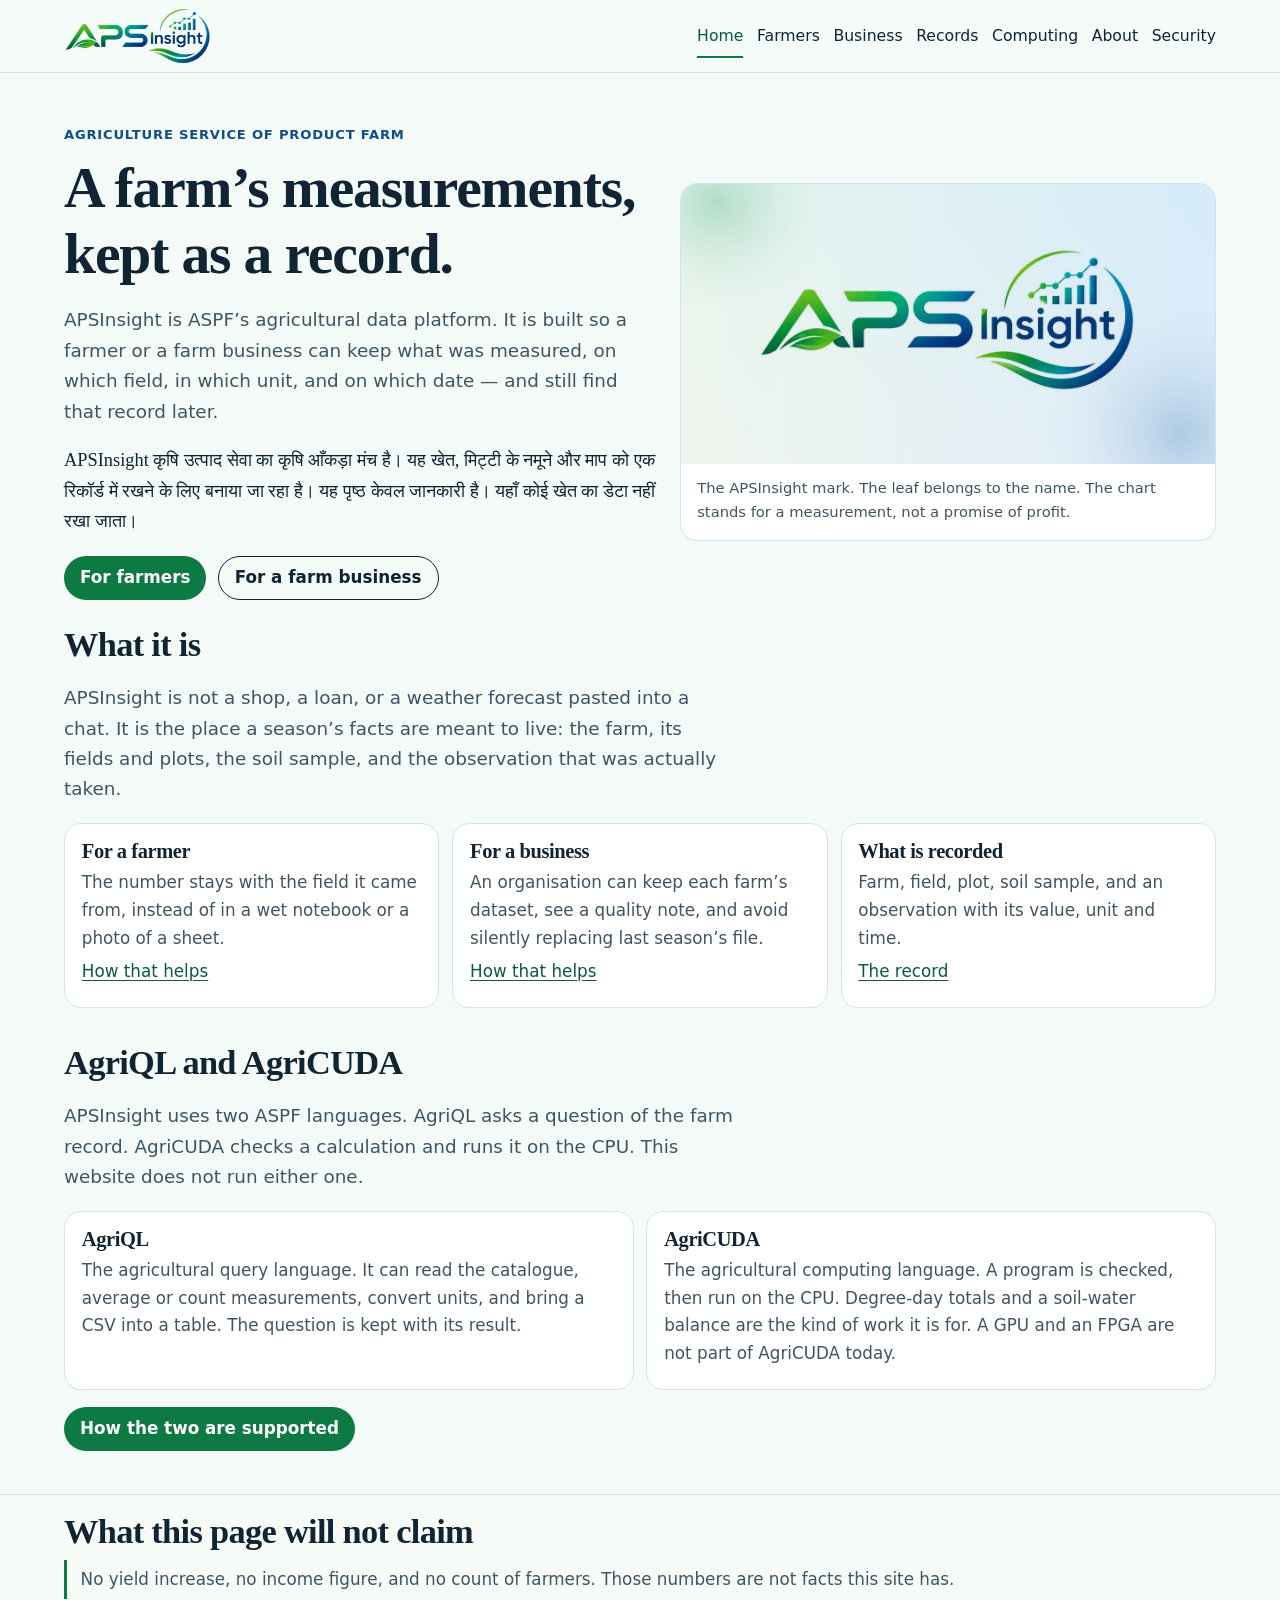
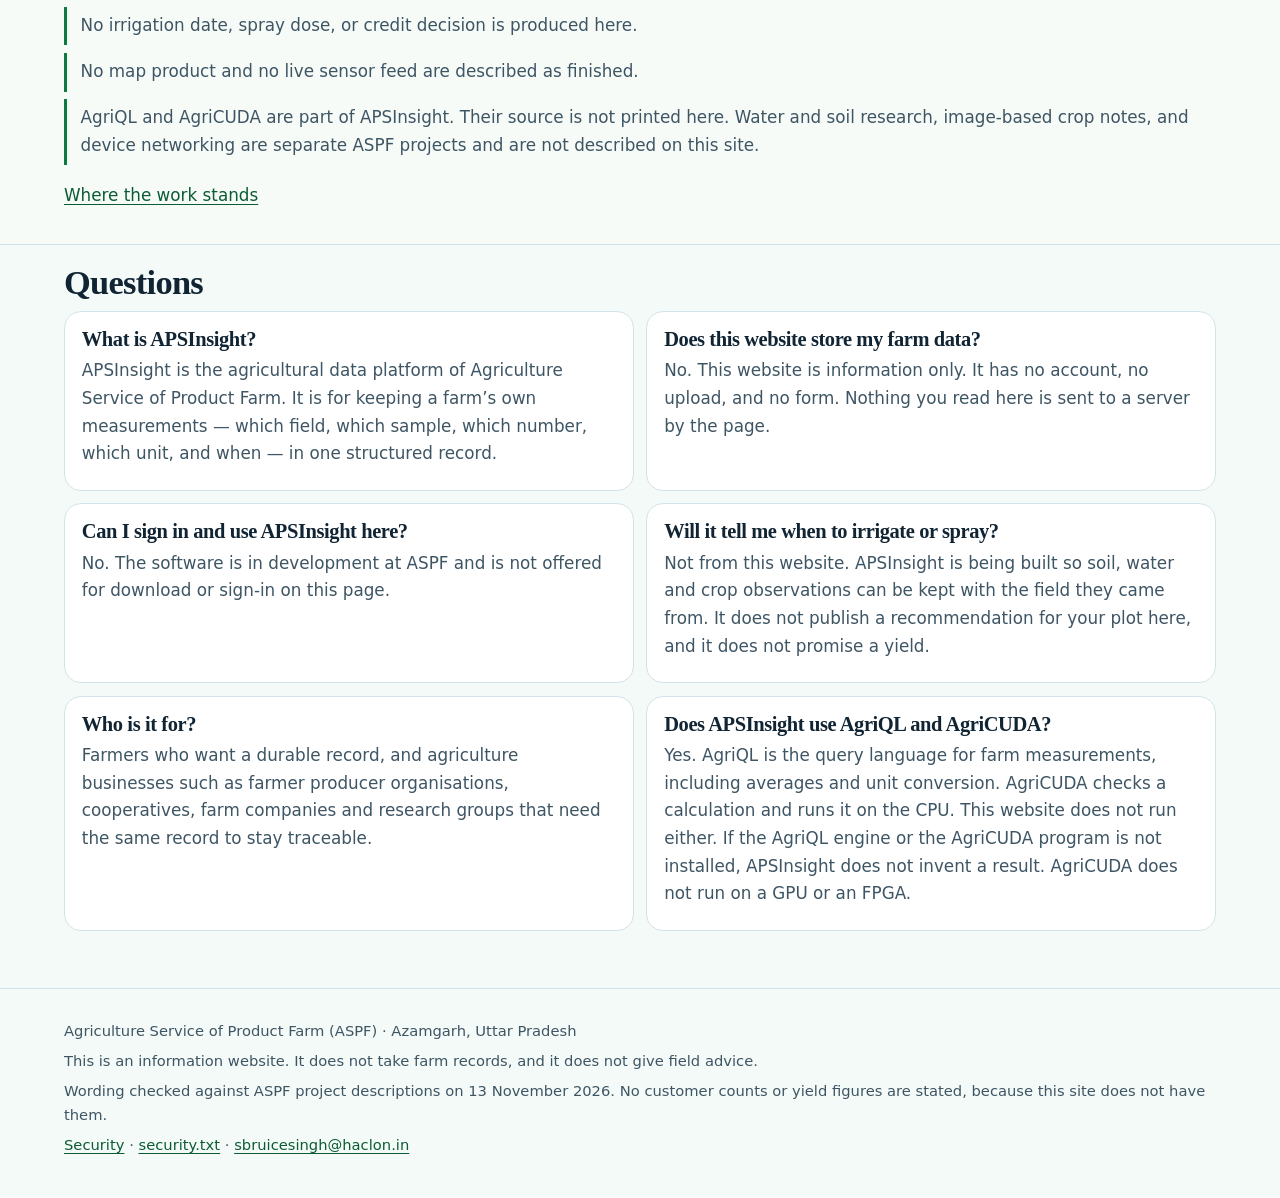
==== commit c3414c70: "Describe AgriQL queries and AgriCUDA CPU computing. APSInsight uses AgriQL 3.10.1 for farm queries a" ====
--- a/index.html
+++ b/index.html
@@ -13,7 +13,7 @@
   <meta name="theme-color" content="#f4faf7">
   <meta name="geo.region" content="IN-UP">
   <meta name="geo.placename" content="Azamgarh">
-  <meta http-equiv="Content-Security-Policy" content="default-src 'none'; script-src 'sha256-7MgSOBwaUK4W6BusbEdQVh56dY+bWObhBYfynfKGkjQ='; style-src 'self'; img-src 'self'; font-src 'self'; connect-src 'none'; frame-src 'none'; object-src 'none'; frame-ancestors 'none'; base-uri 'self'; form-action 'none'; upgrade-insecure-requests">
+  <meta http-equiv="Content-Security-Policy" content="default-src 'none'; script-src 'sha256-oqTj/unO/01ltKBZOnGCBOaMss2PuSK3Cs4+wWmf0K4='; style-src 'self'; img-src 'self'; font-src 'self'; connect-src 'none'; frame-src 'none'; object-src 'none'; frame-ancestors 'none'; base-uri 'self'; form-action 'none'; upgrade-insecure-requests">
   <meta property="og:title" content="APSInsight for farms and agribusiness | ASPF">
   <meta property="og:description" content="APSInsight is the agricultural data platform of Agriculture Service of Product Farm. It keeps farm, soil and crop measurements in one record. This site explains it and stores nothing.">
   <meta property="og:type" content="website">
@@ -31,14 +31,14 @@
   <link rel="icon" href="favicon.png" type="image/png">
   <link rel="apple-touch-icon" href="apple-touch-icon.png">
   <link rel="stylesheet" href="style.css">
-  <script type="application/ld+json">{"@context":"https://schema.org","@graph":[{"@type":"Organization","@id":"https://agriculture-service-of-product-farm.github.io/APSInsight-Website/#org","name":"Agriculture Service of Product Farm","alternateName":"ASPF","url":"https://agriculture-service-of-product-farm.github.io/APSInsight-Website/","logo":{"@type":"ImageObject","url":"https://agriculture-service-of-product-farm.github.io/APSInsight-Website/logo.png","width":1000,"height":391},"email":"sbruicesingh@haclon.in","address":{"@type":"PostalAddress","addressLocality":"Azamgarh","addressRegion":"Uttar Pradesh","addressCountry":"IN"}},{"@type":"WebSite","@id":"https://agriculture-service-of-product-farm.github.io/APSInsight-Website/#website","url":"https://agriculture-service-of-product-farm.github.io/APSInsight-Website/","name":"APSInsight","description":"Information about APSInsight, the agricultural data platform of Agriculture Service of Product Farm.","publisher":{"@id":"https://agriculture-service-of-product-farm.github.io/APSInsight-Website/#org"},"inLanguage":["en","hi"]},{"@type":"BreadcrumbList","itemListElement":[{"@type":"ListItem","position":1,"name":"Home","item":"https://agriculture-service-of-product-farm.github.io/APSInsight-Website/"}]},{"@type":"SoftwareApplication","@id":"https://agriculture-service-of-product-farm.github.io/APSInsight-Website/#software","name":"APSInsight","applicationCategory":"BusinessApplication","applicationSubCategory":"Agricultural data records","description":"APSInsight is ASPF software for keeping farm, field, plot, soil-sample and observation records with their units and time. This website only explains it.","url":"https://agriculture-service-of-product-farm.github.io/APSInsight-Website/","image":"https://agriculture-service-of-product-farm.github.io/APSInsight-Website/logo.png","provider":{"@id":"https://agriculture-service-of-product-farm.github.io/APSInsight-Website/#org"},"isPartOf":{"@id":"https://agriculture-service-of-product-farm.github.io/APSInsight-Website/#website"},"featureList":["Farm, field and plot records","Soil sample records","Observations stored with value, unit and time","Dataset catalogue","A quality note kept with a dataset"]},{"@type":"FAQPage","@id":"https://agriculture-service-of-product-farm.github.io/APSInsight-Website/#faq","mainEntity":[{"@type":"Question","name":"What is APSInsight?","acceptedAnswer":{"@type":"Answer","text":"APSInsight is the agricultural data platform of Agriculture Service of Product Farm. It is for keeping a farm’s own measurements — which field, which sample, which number, which unit, and when — in one structured record."}},{"@type":"Question","name":"Does this website store my farm data?","acceptedAnswer":{"@type":"Answer","text":"No. This website is information only. It has no account, no upload, and no form. Nothing you read here is sent to a server by the page."}},{"@type":"Question","name":"Can I sign in and use APSInsight here?","acceptedAnswer":{"@type":"Answer","text":"No. The software is in development at ASPF and is not offered for download or sign-in on this page."}},{"@type":"Question","name":"Will it tell me when to irrigate or spray?","acceptedAnswer":{"@type":"Answer","text":"Not from this website. APSInsight is being built so soil, water and crop observations can be kept with the field they came from. It does not publish a recommendation for your plot here, and it does not promise a yield."}},{"@type":"Question","name":"Who is it for?","acceptedAnswer":{"@type":"Answer","text":"Farmers who want a durable record, and agriculture businesses such as farmer producer organisations, cooperatives, farm companies and research groups that need the same record to stay traceable."}}]}]}</script>
+  <script type="application/ld+json">{"@context":"https://schema.org","@graph":[{"@type":"Organization","@id":"https://agriculture-service-of-product-farm.github.io/APSInsight-Website/#org","name":"Agriculture Service of Product Farm","alternateName":"ASPF","url":"https://agriculture-service-of-product-farm.github.io/APSInsight-Website/","logo":{"@type":"ImageObject","url":"https://agriculture-service-of-product-farm.github.io/APSInsight-Website/logo.png","width":1000,"height":391},"email":"sbruicesingh@haclon.in","address":{"@type":"PostalAddress","addressLocality":"Azamgarh","addressRegion":"Uttar Pradesh","addressCountry":"IN"}},{"@type":"WebSite","@id":"https://agriculture-service-of-product-farm.github.io/APSInsight-Website/#website","url":"https://agriculture-service-of-product-farm.github.io/APSInsight-Website/","name":"APSInsight","description":"Information about APSInsight, the agricultural data platform of Agriculture Service of Product Farm.","publisher":{"@id":"https://agriculture-service-of-product-farm.github.io/APSInsight-Website/#org"},"inLanguage":["en","hi"]},{"@type":"BreadcrumbList","itemListElement":[{"@type":"ListItem","position":1,"name":"Home","item":"https://agriculture-service-of-product-farm.github.io/APSInsight-Website/"}]},{"@type":"SoftwareApplication","@id":"https://agriculture-service-of-product-farm.github.io/APSInsight-Website/#software","name":"APSInsight","applicationCategory":"BusinessApplication","applicationSubCategory":"Agricultural data records","description":"APSInsight keeps farm records and uses AgriQL to query them and AgriCUDA to check and run calculations on the CPU. This website only explains that.","url":"https://agriculture-service-of-product-farm.github.io/APSInsight-Website/","image":"https://agriculture-service-of-product-farm.github.io/APSInsight-Website/logo.png","provider":{"@id":"https://agriculture-service-of-product-farm.github.io/APSInsight-Website/#org"},"isPartOf":{"@id":"https://agriculture-service-of-product-farm.github.io/APSInsight-Website/#website"},"featureList":["Farm, field and plot records","Soil sample records","Observations stored with value, unit and time","Dataset catalogue","A quality note kept with a dataset","AgriQL queries: aggregates, unit conversion, CSV import","AgriCUDA check and CPU execution of a calculation"]},{"@type":"FAQPage","@id":"https://agriculture-service-of-product-farm.github.io/APSInsight-Website/#faq","mainEntity":[{"@type":"Question","name":"What is APSInsight?","acceptedAnswer":{"@type":"Answer","text":"APSInsight is the agricultural data platform of Agriculture Service of Product Farm. It is for keeping a farm’s own measurements — which field, which sample, which number, which unit, and when — in one structured record."}},{"@type":"Question","name":"Does this website store my farm data?","acceptedAnswer":{"@type":"Answer","text":"No. This website is information only. It has no account, no upload, and no form. Nothing you read here is sent to a server by the page."}},{"@type":"Question","name":"Can I sign in and use APSInsight here?","acceptedAnswer":{"@type":"Answer","text":"No. The software is in development at ASPF and is not offered for download or sign-in on this page."}},{"@type":"Question","name":"Will it tell me when to irrigate or spray?","acceptedAnswer":{"@type":"Answer","text":"Not from this website. APSInsight is being built so soil, water and crop observations can be kept with the field they came from. It does not publish a recommendation for your plot here, and it does not promise a yield."}},{"@type":"Question","name":"Who is it for?","acceptedAnswer":{"@type":"Answer","text":"Farmers who want a durable record, and agriculture businesses such as farmer producer organisations, cooperatives, farm companies and research groups that need the same record to stay traceable."}},{"@type":"Question","name":"Does APSInsight use AgriQL and AgriCUDA?","acceptedAnswer":{"@type":"Answer","text":"Yes. AgriQL is the query language for farm measurements, including averages and unit conversion. AgriCUDA checks a calculation and runs it on the CPU. This website does not run either. If the AgriQL engine or the AgriCUDA program is not installed, APSInsight does not invent a result. AgriCUDA does not run on a GPU or an FPGA."}}]}]}</script>
 </head>
 <body>
 <a class="skip" href="#main">Skip to content</a>
 <header class="top">
   <div class="wrap bar">
     <a class="brand" href="index.html"><img class="logo" src="logo.png" width="1000" height="391" alt="APSInsight"></a>
-    <nav class="site" aria-label="Primary"><a href="index.html" aria-current="page">Home</a><a href="farmers.html">Farmers</a><a href="business.html">Business</a><a href="records.html">Records</a><a href="platform.html">About</a><a href="security.html">Security</a></nav>
+    <nav class="site" aria-label="Primary"><a href="index.html" aria-current="page">Home</a><a href="farmers.html">Farmers</a><a href="business.html">Business</a><a href="records.html">Records</a><a href="computing.html">Computing</a><a href="platform.html">About</a><a href="security.html">Security</a></nav>
   </div>
 </header>
 
@@ -68,6 +68,15 @@
       <article class="panel card"><h3>What is recorded</h3><p>Farm, field, plot, soil sample, and an observation with its value, unit and time.</p><p><a href="records.html">The record</a></p></article>
     </div>
   </section>
+  <section class="wrap">
+    <h2>AgriQL and AgriCUDA</h2>
+    <p class="lede">APSInsight uses two ASPF languages. AgriQL asks a question of the farm record. AgriCUDA checks a calculation and runs it on the CPU. This website does not run either one.</p>
+    <div class="grid cards-2">
+      <article class="panel card"><h3>AgriQL</h3><p>The agricultural query language. It can read the catalogue, average or count measurements, convert units, and bring a CSV into a table. The question is kept with its result.</p></article>
+      <article class="panel card"><h3>AgriCUDA</h3><p>The agricultural computing language. A program is checked, then run on the CPU. Degree-day totals and a soil-water balance are the kind of work it is for. A GPU and an FPGA are not part of AgriCUDA today.</p></article>
+    </div>
+    <p><a class="btn" href="computing.html">How the two are supported</a></p>
+  </section>
   <section class="band">
     <div class="wrap">
       <h2>What this page will not claim</h2>
@@ -75,14 +84,14 @@
         <li>No yield increase, no income figure, and no count of farmers. Those numbers are not facts this site has.</li>
         <li>No irrigation date, spray dose, or credit decision is produced here.</li>
         <li>No map product and no live sensor feed are described as finished.</li>
-        <li>Other ASPF work — agricultural queries, water and soil research, image-based crop notes, and device networking — stays in its own projects. Their methods are not published on this site.</li>
+        <li>AgriQL and AgriCUDA are part of APSInsight. Their source is not printed here. Water and soil research, image-based crop notes, and device networking are separate ASPF projects and are not described on this site.</li>
       </ul>
       <p><a href="status.html">Where the work stands</a></p>
     </div>
   </section>
   <section class="wrap">
     <h2>Questions</h2>
-    <div class="grid cards-2"><article class="panel card"><h3>What is APSInsight?</h3><p>APSInsight is the agricultural data platform of Agriculture Service of Product Farm. It is for keeping a farm’s own measurements — which field, which sample, which number, which unit, and when — in one structured record.</p></article><article class="panel card"><h3>Does this website store my farm data?</h3><p>No. This website is information only. It has no account, no upload, and no form. Nothing you read here is sent to a server by the page.</p></article><article class="panel card"><h3>Can I sign in and use APSInsight here?</h3><p>No. The software is in development at ASPF and is not offered for download or sign-in on this page.</p></article><article class="panel card"><h3>Will it tell me when to irrigate or spray?</h3><p>Not from this website. APSInsight is being built so soil, water and crop observations can be kept with the field they came from. It does not publish a recommendation for your plot here, and it does not promise a yield.</p></article><article class="panel card"><h3>Who is it for?</h3><p>Farmers who want a durable record, and agriculture businesses such as farmer producer organisations, cooperatives, farm companies and research groups that need the same record to stay traceable.</p></article></div>
+    <div class="grid cards-2"><article class="panel card"><h3>What is APSInsight?</h3><p>APSInsight is the agricultural data platform of Agriculture Service of Product Farm. It is for keeping a farm’s own measurements — which field, which sample, which number, which unit, and when — in one structured record.</p></article><article class="panel card"><h3>Does this website store my farm data?</h3><p>No. This website is information only. It has no account, no upload, and no form. Nothing you read here is sent to a server by the page.</p></article><article class="panel card"><h3>Can I sign in and use APSInsight here?</h3><p>No. The software is in development at ASPF and is not offered for download or sign-in on this page.</p></article><article class="panel card"><h3>Will it tell me when to irrigate or spray?</h3><p>Not from this website. APSInsight is being built so soil, water and crop observations can be kept with the field they came from. It does not publish a recommendation for your plot here, and it does not promise a yield.</p></article><article class="panel card"><h3>Who is it for?</h3><p>Farmers who want a durable record, and agriculture businesses such as farmer producer organisations, cooperatives, farm companies and research groups that need the same record to stay traceable.</p></article><article class="panel card"><h3>Does APSInsight use AgriQL and AgriCUDA?</h3><p>Yes. AgriQL is the query language for farm measurements, including averages and unit conversion. AgriCUDA checks a calculation and runs it on the CPU. This website does not run either. If the AgriQL engine or the AgriCUDA program is not installed, APSInsight does not invent a result. AgriCUDA does not run on a GPU or an FPGA.</p></article></div>
   </section>
 </main>
 <footer class="foot">
